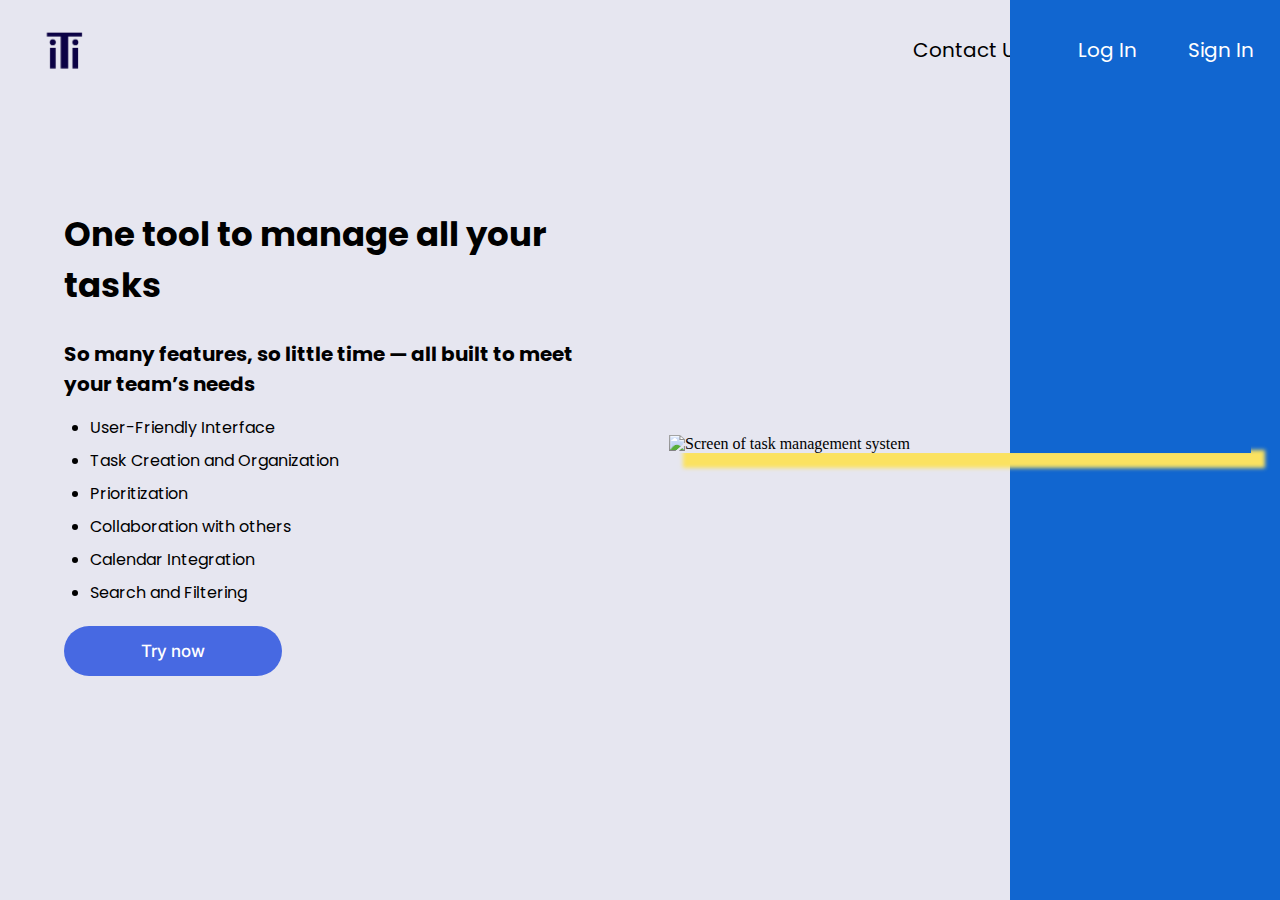
==== index.html @ 7fb15819 "Add files via upload" ====
<!DOCTYPE html>
<html lang="en">
<head>
    <meta charset="UTF-8">
    <meta http-equiv="X-UA-Compatible" content="IE=edge">
    <meta name="viewport" content="width=device-width, initial-scale=1.0, maximum-scale=1.0, user-scalable=no">
    <title>Task Management</title>
    <link rel="preconnect" href="https://fonts.googleapis.com">
    <link rel="preconnect" href="https://fonts.gstatic.com" crossorigin>
    <link href="https://fonts.googleapis.com/css2?family=Inter&family=Poppins:wght@500&family=Prosto+One&display=swap" rel="stylesheet">
    <style>
        *{
            margin: 0;
            padding: 0;
        }
        body{
            overflow: hidden;
        }
        .main{
            background-color: #E6E6F0;
            height: 100vh;
        }
        nav #logo{
            width: 55px;
            height: 55px;
            max-width: 100%;
            height: auto;
            margin: 0 60vw 0 3vw;
        }
        nav ul{
            display: flex;
            justify-content: space-between;
            list-style: none;
            align-items: center;
            padding: 1.3vw 2vw 0 0;
        }
        nav ul a{
            text-decoration: none;
            font-family: 'Poppins', sans-serif;
            font-size: 20px;
            z-index: 2;
        }
        .no-style-link {
            text-decoration: none;
            color: inherit;
        }

        nav #nav-whitetext{
            color: white;
        }
        nav #nav-whitetext:hover{
            color: #fcd824;
        }
        .nav-list li:hover{
            color: #3c5dc1; 
            cursor: pointer;
        }
        nav ul li:active{
            color: #597ce8; 
        }
        .whole-page{
            display: flex;
        }
        .words{
            display: flex;
            flex-direction: column;
            justify-content: center;
            height: 80vh;
            width: 50%;
        }
        .words h1, 
        .words h2{
            display: inline-block;
            padding: 1vw 3vw 1.2vw 5vw;
            text-align: left;
            font-family: 'Poppins', sans-serif;
            font-size: 20px;
        }
        .words h1{
            font-size: 34px;
        }
        .whole-page button{
            width: 218px;
            height: 50px;
            border-radius: 30px;
            background: #4769E2;
            margin: 1vw 3vw 1.2vw 5vw;
            text-align: center;
            color: #FFF;
            font-family: 'Inter', sans-serif;
            font-size: 17px;
            font-weight: 500;
            outline: none;
            cursor: pointer;
            box-sizing: border-box;
            transition: none;
            border: none;
        }
        .whole-page button:hover{
            background-color: #3457b5; 
            color: white;
        }
        .whole-page button:active{
            background-color: #1f326a; 
            color: white;
            transform: scale(1);
        }
        .image-of-system-block{
            flex: 1;
            display: flex;
            justify-content: center;
            align-items: center;


        }
        .rectangle{
            position: absolute;
            right: 0;
            width: 270px;
            height: 1024px;
            background: #1166D0;
            bottom: 0;
            z-index: 1;
        }
        #image{
            max-width: 100%;
            max-height: 100%;
            width: 582px;
            box-shadow: 14px 15px 4px 0px #FBE260;
            z-index: 2;
        }
        .canmake-list {
            display: flex;
            flex-direction: column;
            justify-content: center;
            padding-left: 7vw; 
            list-style: disc;
        }

        .canmake-list li {
            position: relative;
            margin-bottom: 8px;
            font-family: 'Poppins', sans-serif;
            font-size: 16px; 
        }

        .canmake-list li:before {
            position: absolute;
            left: 0;
            color: #4769E2;
            font-size: 16px; 
        }

        .whole-page-button {
            display: inline-block;
            text-decoration: none;
            transition: background-color 1s, color 1s;
        }

        .whole-page-button button {
            width: 218px;
            height: 50px;
            border-radius: 30px;
            background: #4769E2;
            margin: 1vw 3vw 1.2vw 5vw;
            text-align: center;
            color: #FFF;
            font-family: 'Inter', sans-serif;
            font-size: 17px;
            font-weight: 500;
            outline: none;
            box-sizing: border-box;
            border: none;
            transition: background-color 0.2s, color 0.2s;
        }

        .whole-page-button button:hover {
            background-color: #3457b5;
            color: white;
        }

        .whole-page-button button:active {
            background-color: #1f326a;
            color: white;
            transform: scale(1);
        }
        @media (max-width: 768px) {
            body{
                overflow: visible;
            }
            .main{
                height: 100%;
            }
            nav #logo{
                width: 18vw;
                height: 18vw;
                margin: 0 5vw 0 2vw;
            }
            nav ul{
                padding: 1.3vw 2vw 0 0;
            }
            nav ul li{
                font-size: 18px;
            }
            .whole-page{
                display: inline-block;
            }
            .words{
                height: 80vh;
                width: 100%;
            }
            .words h1, 
            .words h2{
                display: inline-block;
                padding: 2vw 3vw 2vw 5vw;
                font-size: 20px;
            }
            .words h1{
                font-size: 34px;
            }
            nav #nav-whitetext{
                color: black;
            }
            .rectangle{
                visibility: hidden;
            }
            #image {
                max-width: 100%;
                width: 400px; 
                box-shadow: 10px 12px 3px 0px #FBE260;
                z-index: 2;
            }
            .canmake-list {
                padding-left: 7vw; 
            }
            .canmake-list li {
                margin-left: 20px;
            }
            
            .whole-page-button button {
                width: 90vw;
                margin: 5vw;
            }
        }
    </style>
</head>
<body>
    <div class="main">
        <nav>
            <ul class="nav-list">
                <li><img id="logo" src="/logo.png" alt="logo"></li>
                <li><a href="./contacts.html" class="no-style-link">Contact Us</a></li>
                <a href="./mainpage.html"><li id="nav-whitetext" onclick="">Log In</li></a>
                <a href="./mainpage.html"><li id="nav-whitetext" onclick="signup()">Sign In</li></a>
            </ul>
        </nav>
        <div class="whole-page">
            <div class="words">
                <h1>One tool to manage all your tasks</h1>
                <h2>So many features, so little time — all built to meet your team’s needs</h2>
                <ul class="canmake-list">
                    <li>User-Friendly Interface</li>
                    <li>Task Creation and Organization</li>
                    <li>Prioritization</li>
                    <li>Collaboration with others</li>
                    <li>Calendar Integration</li>
                    <li>Search and Filtering</li>
                </ul>
                <a href="./mainpage.html" class="whole-page-button">
                    <button>Try now</button>
                </a>
            </div>
            <div class="image-of-system-block">
                <div class="rectangle"></div>
                <img id="image" src="https://i.pinimg.com/736x/70/6e/24/706e2425ed744b62b2fb19c244335b0c.jpg" alt="Screen of task management system">
            </div>
        </div>
    </div>
    <script>
                //this function will prevent any zoom in and out key pressed
        document.addEventListener('keydown', function (event) {
            if ((event.metaKey || event.ctrlKey) && (event.key === '+' || event.key === '-')) {
                event.preventDefault();
            }
        });

        //this 5 lines will today's data and generate calendar automatically
        const currentDate = new Date();
        const currentMonth = currentDate.getMonth() + 1; 
        const currentYear = currentDate.getFullYear();
        const calendarUrl = `https://calendar.google.com/calendar/embed?height=600&wkst=2&bgcolor=%23eaeef7&ctz=Asia%2FBishkek&showTabs=0&showCalendars=0&showTz=0&showPrint=0&showDate=1&showNav=0&showTitle=0&hl=en&src=NjhmYzFjYmY3ZWViZmI5ODQ5Njg0OTQ2YzhjNDUxZmY5ZWY1NTM4YmI1NTQ1YmVjNzViNDAyNmQ3YzA5NGE3YUBncm91cC5jYWxlbmRhci5nb29nbGUuY29t&color=%23795548&mode=MONTH&dates=${currentYear}${currentMonth}01/${currentYear}${currentMonth}31`;
        document.getElementById('google-calendar').src = calendarUrl;



        //this function is responsible for toggling the search input based on the state of a checkbox
        function toggleSearchInput() {
            var searchCheckbox = document.getElementById('searchCheckbox');
            var searchText = document.getElementById('searchText');
            if (searchCheckbox.checked) {
                searchText.innerHTML = '<input type="text" placeholder="Search">';
                document.querySelector('.search-input input').focus();
            } else {
                searchText.innerHTML = 'Search';
            }
        }

        //this function performs the search operation on a list of tasks and highlights the tasks matching the search term
        function performSearch() {
            var searchTerm = document.getElementById('searchInput').value.toLowerCase();
            var taskList = document.querySelectorAll('.listtask');
            var found = false;
            taskList.forEach(function(taskItem) {
                var taskText = taskItem.textContent.toLowerCase();
                if (taskText.includes(searchTerm)) {
                    taskItem.style.backgroundColor = 'yellow';
                    found = true;
                } else {
                    taskItem.style.backgroundColor = '';
                }
            });
            if (!found) {
                alert('Task not found.');
            } 
        }
        //will highlight this searched task
        function showTasks(taskType) {
            var taskTypes = document.querySelectorAll('.task');
            
            taskTypes.forEach(function(type) {
                type.style.display = 'none';
            });
            var selectedTaskType = document.getElementById(taskType);
            if (selectedTaskType) {
                selectedTaskType.style.display = 'block';
            }
        }

        //create meeting
        function scheduleMeeting() {
            var participantEmail = document.getElementById("participantEmail").value;
            var meetingDate = document.getElementById("meetingDate").value;
            if (participantEmail.trim() === "" || meetingDate.trim() === "") {
                alert("Please enter both participant's email and meeting date.");
                return;
            }
            var meetingItem = document.createElement("li");
            meetingItem.className = "listtask";
            meetingItem.innerHTML = `Meeting with ${participantEmail} (${meetingDate})`;
            var deleteButton = document.createElement("button");
            deleteButton.innerHTML = "Cancel";
            deleteButton.className = "delete";
            deleteButton.onclick = function () {
                meetingItem.remove();
            };
            meetingItem.appendChild(deleteButton);
            document.getElementById("meetingList").appendChild(meetingItem);
            document.getElementById("participantEmail").value = "";
            document.getElementById("meetingDate").value = "";
        }

        //make sign up
        function signup() {
            const email = document.getElementById('email').value;
            const password = document.getElementById('password').value;
            const agreeCheckbox = document.getElementById('agree');
            if (!agreeCheckbox.checked) { //chechbox must be clicked before sign in
                alert('Please agree to the Terms & Conditions before signing up.');
                return;
            }
            //using mockapi.io it will send data to it and finally create an account
            fetch('https://657615dc0febac18d403ac12.mockapi.io/api/v1/user', {
                method: 'POST',
                headers: {
                    'Content-Type': 'application/json',
                },
                body: JSON.stringify({
                    email,
                    password,
                }),
            })
                .then(response => response.json())
                .then(data => {
                    alert("Account has been created! Please log in now.");
                })
                .catch(error => {
                    alert(error);
                });
        }

        //to log in 
        function login() {
            const email = document.getElementById('email').value;
            const password = document.getElementById('password').value;
            //it will check if email exist in database, if yes main page mill be opened
            fetch(`https://657615dc0febac18d403ac12.mockapi.io/api/v1/user?search=${email}&password=${password}`)
                .then(response => {
                    if (!response.ok) {
                        throw new Error('User not found or incorrect credentials');
                    }
                    return response.json();
                })
                .then(data => {
                    if (data.length === 0) {
                        throw new Error('User not found or incorrect credentials');
                    }
                    console.log(data);
                    window.location.href = '/system.html';
                })
                .catch(error => {
                    console.error(error);
                    alert(error.message);
                });
        }

        //this function will direct to previus page and thus log out
        function signOut() {
            const confirmSignOut = confirm("Are you sure you want to sign out?");
            
            if (confirmSignOut) {
                window.location.href = "/index.html";
            }
        }
        //to create task
        function addTask() {
            const taskText = document.getElementById("taskInput").value;
            const taskDate = document.getElementById("dataPick").value;
            if (taskText.trim() === "" || taskDate.trim() === "") { //both input must be filled
                alert("Please enter both task and date.");
                return;
            }
            const taskItem = document.createElement("li");
            taskItem.className = "listtask";
            taskItem.innerHTML = `${taskText} ( ${taskDate})`;
            const deleteButton = document.createElement("button"); //deleting
            deleteButton.innerHTML = "Del";
            deleteButton.className = "delete"; 
            const updateButton = document.createElement("button"); //updating
            updateButton.innerHTML = "Upd";
            updateButton.className = "update";
            updateButton.onclick = function () {
                const newTaskText = prompt("Enter the updated task text:", taskText);
                const newTaskDate = prompt("Enter the updated due date:", taskDate);
                if (newTaskText !== null && newTaskDate !== null) {
                    taskItem.innerHTML = `${newTaskText} (${newTaskDate})`;
                }
            };
            const completeButton = document.createElement("button"); //mark as complete
            completeButton.innerHTML = "Done";
            completeButton.className = "completed";
            
            taskItem.appendChild(updateButton);
            taskItem.appendChild(deleteButton); 
            taskItem.appendChild(completeButton);
            document.getElementById("taskList").appendChild(taskItem);
            document.getElementById("taskInput").value = "";
            document.getElementById("dataPick").value = "";
            const userId = "1"; 
            let taskId;
            fetch(`https://657615dc0febac18d403ac12.mockapi.io/api/v1/user/${userId}/Task`, { //will send data to database
                method: 'POST',
                headers: {
                    'Content-Type': 'application/json',
                },
                body: JSON.stringify({
                    title: taskText,
                    deadline: taskDate,
                    completed: false,
                    userId: userId,
                }),
            })
            //errors and responses, if data is created
                .then(response => {
                    if (!response.ok) {
                        throw new Error(`Failed to create task. Status: ${response.status}, Message: ${response.statusText}`);
                    }
                    return response.json();
                })
                .then(data => {
                    console.log('Task created:', data);
                    taskId = data.id;
                    console.log(taskId);
                })
                
                .catch(error => {
                    console.error('Error creating task:', error.message);
                });
                completeButton.onclick = function () {
                    taskItem.remove();
                    moveToCompleted(taskText, taskDate, taskId, userId);
                };
                deleteButton.onclick = function () {
                    taskItem.remove();
                    moveToDelete(taskText, taskDate, taskId, userId);
                    console.log(taskId);
                };
                

        }
        //if task is completed it will search for the data and it will make completed: "True"
        function moveToCompleted(taskText, taskDate, taskId, userId) {
            var completedItem = document.createElement("li");
            completedItem.className = "listtask";
            completedItem.innerHTML = `${taskText} (${taskDate})`;
            document.getElementById("completed").appendChild(completedItem);
            console.log(taskId);
            fetch(`https://657615dc0febac18d403ac12.mockapi.io/api/v1/user/${userId}/Task/${taskId}`, {
                method: 'PUT',
                headers: {
                    'Content-Type': 'application/json',
                },
                body: JSON.stringify({ completed: true })
            })
                .then(response => {
                    if (!response.ok) {
                        throw new Error(`Failed to mark task as complete. Status: ${response.status}, Message: ${response.statusText}`);
                    }
                    return response.json();
                })
                .then(data => {
                    console.log('Task marked as complete:', data);
                })
                .catch(error => {
                    console.error(`Error marking task as complete: ${error.message}`);
                });
        }
        //this function will dalete task from the list and from database
        function moveToDelete(taskText, taskDate, taskId, userId) {
            var trashItem = document.createElement("li");
            trashItem.className = "listtask";
            trashItem.innerHTML = `${taskText} (Due: ${taskDate})`;
            document.getElementById("trash").appendChild(trashItem);
            fetch(`https://657615dc0febac18d403ac12.mockapi.io/api/v1/user/${userId}/Task/${taskId}`, {
                method: 'DELETE',
                headers: {
                    'Content-Type': 'application/json',
                },
                body: JSON.stringify({ completed: true })
            })
            .then(response => {
                if (!response.ok) {
                    throw new Error(`Failed to delete task. Status: ${response.status}, Message: ${response.statusText}`);
                }
                return response.json();
            })
            .then(data => {
                console.log('Task deleted successfully:', data);
            })
            .catch(error => {
                console.error(`Error deleting task: ${error.message}`);
            });

        }
    </script>
</body>
</html>
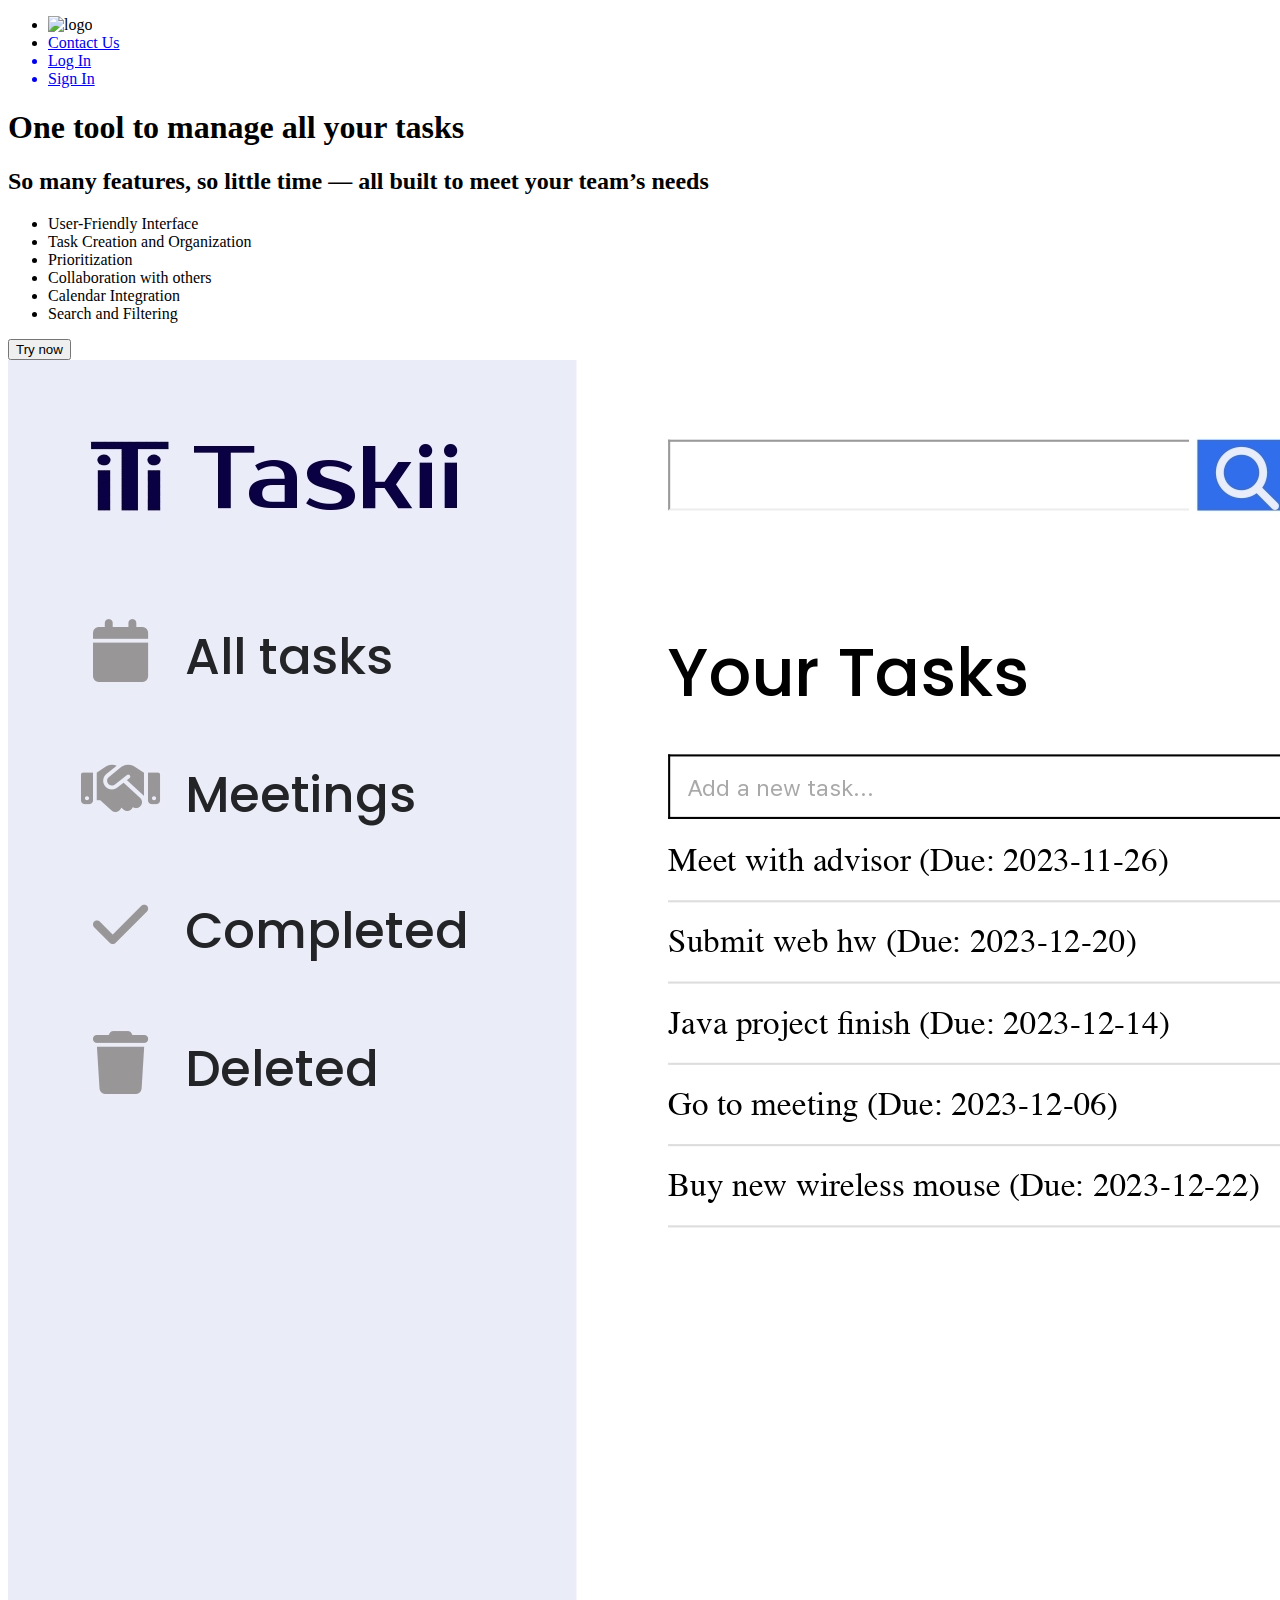
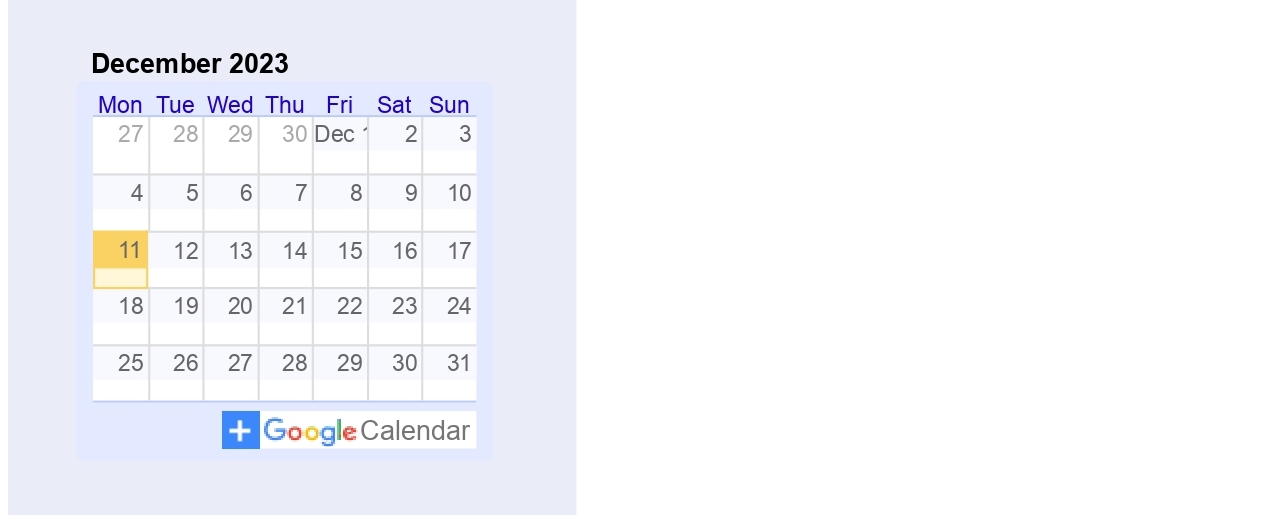
==== commit bc674062: "Update index.html" ====
--- a/index.html
+++ b/index.html
@@ -8,250 +8,16 @@
     <link rel="preconnect" href="https://fonts.googleapis.com">
     <link rel="preconnect" href="https://fonts.gstatic.com" crossorigin>
     <link href="https://fonts.googleapis.com/css2?family=Inter&family=Poppins:wght@500&family=Prosto+One&display=swap" rel="stylesheet">
-    <style>
-        *{
-            margin: 0;
-            padding: 0;
-        }
-        body{
-            overflow: hidden;
-        }
-        .main{
-            background-color: #E6E6F0;
-            height: 100vh;
-        }
-        nav #logo{
-            width: 55px;
-            height: 55px;
-            max-width: 100%;
-            height: auto;
-            margin: 0 60vw 0 3vw;
-        }
-        nav ul{
-            display: flex;
-            justify-content: space-between;
-            list-style: none;
-            align-items: center;
-            padding: 1.3vw 2vw 0 0;
-        }
-        nav ul a{
-            text-decoration: none;
-            font-family: 'Poppins', sans-serif;
-            font-size: 20px;
-            z-index: 2;
-        }
-        .no-style-link {
-            text-decoration: none;
-            color: inherit;
-        }
-
-        nav #nav-whitetext{
-            color: white;
-        }
-        nav #nav-whitetext:hover{
-            color: #fcd824;
-        }
-        .nav-list li:hover{
-            color: #3c5dc1; 
-            cursor: pointer;
-        }
-        nav ul li:active{
-            color: #597ce8; 
-        }
-        .whole-page{
-            display: flex;
-        }
-        .words{
-            display: flex;
-            flex-direction: column;
-            justify-content: center;
-            height: 80vh;
-            width: 50%;
-        }
-        .words h1, 
-        .words h2{
-            display: inline-block;
-            padding: 1vw 3vw 1.2vw 5vw;
-            text-align: left;
-            font-family: 'Poppins', sans-serif;
-            font-size: 20px;
-        }
-        .words h1{
-            font-size: 34px;
-        }
-        .whole-page button{
-            width: 218px;
-            height: 50px;
-            border-radius: 30px;
-            background: #4769E2;
-            margin: 1vw 3vw 1.2vw 5vw;
-            text-align: center;
-            color: #FFF;
-            font-family: 'Inter', sans-serif;
-            font-size: 17px;
-            font-weight: 500;
-            outline: none;
-            cursor: pointer;
-            box-sizing: border-box;
-            transition: none;
-            border: none;
-        }
-        .whole-page button:hover{
-            background-color: #3457b5; 
-            color: white;
-        }
-        .whole-page button:active{
-            background-color: #1f326a; 
-            color: white;
-            transform: scale(1);
-        }
-        .image-of-system-block{
-            flex: 1;
-            display: flex;
-            justify-content: center;
-            align-items: center;
-
-
-        }
-        .rectangle{
-            position: absolute;
-            right: 0;
-            width: 270px;
-            height: 1024px;
-            background: #1166D0;
-            bottom: 0;
-            z-index: 1;
-        }
-        #image{
-            max-width: 100%;
-            max-height: 100%;
-            width: 582px;
-            box-shadow: 14px 15px 4px 0px #FBE260;
-            z-index: 2;
-        }
-        .canmake-list {
-            display: flex;
-            flex-direction: column;
-            justify-content: center;
-            padding-left: 7vw; 
-            list-style: disc;
-        }
-
-        .canmake-list li {
-            position: relative;
-            margin-bottom: 8px;
-            font-family: 'Poppins', sans-serif;
-            font-size: 16px; 
-        }
-
-        .canmake-list li:before {
-            position: absolute;
-            left: 0;
-            color: #4769E2;
-            font-size: 16px; 
-        }
-
-        .whole-page-button {
-            display: inline-block;
-            text-decoration: none;
-            transition: background-color 1s, color 1s;
-        }
-
-        .whole-page-button button {
-            width: 218px;
-            height: 50px;
-            border-radius: 30px;
-            background: #4769E2;
-            margin: 1vw 3vw 1.2vw 5vw;
-            text-align: center;
-            color: #FFF;
-            font-family: 'Inter', sans-serif;
-            font-size: 17px;
-            font-weight: 500;
-            outline: none;
-            box-sizing: border-box;
-            border: none;
-            transition: background-color 0.2s, color 0.2s;
-        }
-
-        .whole-page-button button:hover {
-            background-color: #3457b5;
-            color: white;
-        }
-
-        .whole-page-button button:active {
-            background-color: #1f326a;
-            color: white;
-            transform: scale(1);
-        }
-        @media (max-width: 768px) {
-            body{
-                overflow: visible;
-            }
-            .main{
-                height: 100%;
-            }
-            nav #logo{
-                width: 18vw;
-                height: 18vw;
-                margin: 0 5vw 0 2vw;
-            }
-            nav ul{
-                padding: 1.3vw 2vw 0 0;
-            }
-            nav ul li{
-                font-size: 18px;
-            }
-            .whole-page{
-                display: inline-block;
-            }
-            .words{
-                height: 80vh;
-                width: 100%;
-            }
-            .words h1, 
-            .words h2{
-                display: inline-block;
-                padding: 2vw 3vw 2vw 5vw;
-                font-size: 20px;
-            }
-            .words h1{
-                font-size: 34px;
-            }
-            nav #nav-whitetext{
-                color: black;
-            }
-            .rectangle{
-                visibility: hidden;
-            }
-            #image {
-                max-width: 100%;
-                width: 400px; 
-                box-shadow: 10px 12px 3px 0px #FBE260;
-                z-index: 2;
-            }
-            .canmake-list {
-                padding-left: 7vw; 
-            }
-            .canmake-list li {
-                margin-left: 20px;
-            }
-            
-            .whole-page-button button {
-                width: 90vw;
-                margin: 5vw;
-            }
-        }
-    </style>
+    <link rel="stylesheet" href="indexc.css">
 </head>
 <body>
     <div class="main">
         <nav>
             <ul class="nav-list">
-                <li><img id="logo" src="/logo.png" alt="logo"></li>
-                <li><a href="./contacts.html" class="no-style-link">Contact Us</a></li>
-                <a href="./mainpage.html"><li id="nav-whitetext" onclick="">Log In</li></a>
-                <a href="./mainpage.html"><li id="nav-whitetext" onclick="signup()">Sign In</li></a>
+                <li><img id="logo" src="images/logo.png" alt="logo"></li>
+                <li><a href="contact.html" class="no-style-link">Contact Us</a></li>
+                <a href="mainpage.html"><li id="nav-whitetext" onclick="">Log In</li></a>
+                <a href="mainpage.html"><li id="nav-whitetext" onclick="signup()">Sign In</li></a>
             </ul>
         </nav>
         <div class="whole-page">
@@ -266,291 +32,16 @@
                     <li>Calendar Integration</li>
                     <li>Search and Filtering</li>
                 </ul>
-                <a href="./mainpage.html" class="whole-page-button">
+                <a href="mainpage.html" class="whole-page-button">
                     <button>Try now</button>
                 </a>
             </div>
             <div class="image-of-system-block">
                 <div class="rectangle"></div>
-                <img id="image" src="https://i.pinimg.com/736x/70/6e/24/706e2425ed744b62b2fb19c244335b0c.jpg" alt="Screen of task management system">
+                <img id="image" src="screen.jpg" alt="Screen of task management system">
             </div>
         </div>
     </div>
-    <script>
-                //this function will prevent any zoom in and out key pressed
-        document.addEventListener('keydown', function (event) {
-            if ((event.metaKey || event.ctrlKey) && (event.key === '+' || event.key === '-')) {
-                event.preventDefault();
-            }
-        });
-
-        //this 5 lines will today's data and generate calendar automatically
-        const currentDate = new Date();
-        const currentMonth = currentDate.getMonth() + 1; 
-        const currentYear = currentDate.getFullYear();
-        const calendarUrl = `https://calendar.google.com/calendar/embed?height=600&wkst=2&bgcolor=%23eaeef7&ctz=Asia%2FBishkek&showTabs=0&showCalendars=0&showTz=0&showPrint=0&showDate=1&showNav=0&showTitle=0&hl=en&src=NjhmYzFjYmY3ZWViZmI5ODQ5Njg0OTQ2YzhjNDUxZmY5ZWY1NTM4YmI1NTQ1YmVjNzViNDAyNmQ3YzA5NGE3YUBncm91cC5jYWxlbmRhci5nb29nbGUuY29t&color=%23795548&mode=MONTH&dates=${currentYear}${currentMonth}01/${currentYear}${currentMonth}31`;
-        document.getElementById('google-calendar').src = calendarUrl;
-
-
-
-        //this function is responsible for toggling the search input based on the state of a checkbox
-        function toggleSearchInput() {
-            var searchCheckbox = document.getElementById('searchCheckbox');
-            var searchText = document.getElementById('searchText');
-            if (searchCheckbox.checked) {
-                searchText.innerHTML = '<input type="text" placeholder="Search">';
-                document.querySelector('.search-input input').focus();
-            } else {
-                searchText.innerHTML = 'Search';
-            }
-        }
-
-        //this function performs the search operation on a list of tasks and highlights the tasks matching the search term
-        function performSearch() {
-            var searchTerm = document.getElementById('searchInput').value.toLowerCase();
-            var taskList = document.querySelectorAll('.listtask');
-            var found = false;
-            taskList.forEach(function(taskItem) {
-                var taskText = taskItem.textContent.toLowerCase();
-                if (taskText.includes(searchTerm)) {
-                    taskItem.style.backgroundColor = 'yellow';
-                    found = true;
-                } else {
-                    taskItem.style.backgroundColor = '';
-                }
-            });
-            if (!found) {
-                alert('Task not found.');
-            } 
-        }
-        //will highlight this searched task
-        function showTasks(taskType) {
-            var taskTypes = document.querySelectorAll('.task');
-            
-            taskTypes.forEach(function(type) {
-                type.style.display = 'none';
-            });
-            var selectedTaskType = document.getElementById(taskType);
-            if (selectedTaskType) {
-                selectedTaskType.style.display = 'block';
-            }
-        }
-
-        //create meeting
-        function scheduleMeeting() {
-            var participantEmail = document.getElementById("participantEmail").value;
-            var meetingDate = document.getElementById("meetingDate").value;
-            if (participantEmail.trim() === "" || meetingDate.trim() === "") {
-                alert("Please enter both participant's email and meeting date.");
-                return;
-            }
-            var meetingItem = document.createElement("li");
-            meetingItem.className = "listtask";
-            meetingItem.innerHTML = `Meeting with ${participantEmail} (${meetingDate})`;
-            var deleteButton = document.createElement("button");
-            deleteButton.innerHTML = "Cancel";
-            deleteButton.className = "delete";
-            deleteButton.onclick = function () {
-                meetingItem.remove();
-            };
-            meetingItem.appendChild(deleteButton);
-            document.getElementById("meetingList").appendChild(meetingItem);
-            document.getElementById("participantEmail").value = "";
-            document.getElementById("meetingDate").value = "";
-        }
-
-        //make sign up
-        function signup() {
-            const email = document.getElementById('email').value;
-            const password = document.getElementById('password').value;
-            const agreeCheckbox = document.getElementById('agree');
-            if (!agreeCheckbox.checked) { //chechbox must be clicked before sign in
-                alert('Please agree to the Terms & Conditions before signing up.');
-                return;
-            }
-            //using mockapi.io it will send data to it and finally create an account
-            fetch('https://657615dc0febac18d403ac12.mockapi.io/api/v1/user', {
-                method: 'POST',
-                headers: {
-                    'Content-Type': 'application/json',
-                },
-                body: JSON.stringify({
-                    email,
-                    password,
-                }),
-            })
-                .then(response => response.json())
-                .then(data => {
-                    alert("Account has been created! Please log in now.");
-                })
-                .catch(error => {
-                    alert(error);
-                });
-        }
-
-        //to log in 
-        function login() {
-            const email = document.getElementById('email').value;
-            const password = document.getElementById('password').value;
-            //it will check if email exist in database, if yes main page mill be opened
-            fetch(`https://657615dc0febac18d403ac12.mockapi.io/api/v1/user?search=${email}&password=${password}`)
-                .then(response => {
-                    if (!response.ok) {
-                        throw new Error('User not found or incorrect credentials');
-                    }
-                    return response.json();
-                })
-                .then(data => {
-                    if (data.length === 0) {
-                        throw new Error('User not found or incorrect credentials');
-                    }
-                    console.log(data);
-                    window.location.href = '/system.html';
-                })
-                .catch(error => {
-                    console.error(error);
-                    alert(error.message);
-                });
-        }
-
-        //this function will direct to previus page and thus log out
-        function signOut() {
-            const confirmSignOut = confirm("Are you sure you want to sign out?");
-            
-            if (confirmSignOut) {
-                window.location.href = "/index.html";
-            }
-        }
-        //to create task
-        function addTask() {
-            const taskText = document.getElementById("taskInput").value;
-            const taskDate = document.getElementById("dataPick").value;
-            if (taskText.trim() === "" || taskDate.trim() === "") { //both input must be filled
-                alert("Please enter both task and date.");
-                return;
-            }
-            const taskItem = document.createElement("li");
-            taskItem.className = "listtask";
-            taskItem.innerHTML = `${taskText} ( ${taskDate})`;
-            const deleteButton = document.createElement("button"); //deleting
-            deleteButton.innerHTML = "Del";
-            deleteButton.className = "delete"; 
-            const updateButton = document.createElement("button"); //updating
-            updateButton.innerHTML = "Upd";
-            updateButton.className = "update";
-            updateButton.onclick = function () {
-                const newTaskText = prompt("Enter the updated task text:", taskText);
-                const newTaskDate = prompt("Enter the updated due date:", taskDate);
-                if (newTaskText !== null && newTaskDate !== null) {
-                    taskItem.innerHTML = `${newTaskText} (${newTaskDate})`;
-                }
-            };
-            const completeButton = document.createElement("button"); //mark as complete
-            completeButton.innerHTML = "Done";
-            completeButton.className = "completed";
-            
-            taskItem.appendChild(updateButton);
-            taskItem.appendChild(deleteButton); 
-            taskItem.appendChild(completeButton);
-            document.getElementById("taskList").appendChild(taskItem);
-            document.getElementById("taskInput").value = "";
-            document.getElementById("dataPick").value = "";
-            const userId = "1"; 
-            let taskId;
-            fetch(`https://657615dc0febac18d403ac12.mockapi.io/api/v1/user/${userId}/Task`, { //will send data to database
-                method: 'POST',
-                headers: {
-                    'Content-Type': 'application/json',
-                },
-                body: JSON.stringify({
-                    title: taskText,
-                    deadline: taskDate,
-                    completed: false,
-                    userId: userId,
-                }),
-            })
-            //errors and responses, if data is created
-                .then(response => {
-                    if (!response.ok) {
-                        throw new Error(`Failed to create task. Status: ${response.status}, Message: ${response.statusText}`);
-                    }
-                    return response.json();
-                })
-                .then(data => {
-                    console.log('Task created:', data);
-                    taskId = data.id;
-                    console.log(taskId);
-                })
-                
-                .catch(error => {
-                    console.error('Error creating task:', error.message);
-                });
-                completeButton.onclick = function () {
-                    taskItem.remove();
-                    moveToCompleted(taskText, taskDate, taskId, userId);
-                };
-                deleteButton.onclick = function () {
-                    taskItem.remove();
-                    moveToDelete(taskText, taskDate, taskId, userId);
-                    console.log(taskId);
-                };
-                
-
-        }
-        //if task is completed it will search for the data and it will make completed: "True"
-        function moveToCompleted(taskText, taskDate, taskId, userId) {
-            var completedItem = document.createElement("li");
-            completedItem.className = "listtask";
-            completedItem.innerHTML = `${taskText} (${taskDate})`;
-            document.getElementById("completed").appendChild(completedItem);
-            console.log(taskId);
-            fetch(`https://657615dc0febac18d403ac12.mockapi.io/api/v1/user/${userId}/Task/${taskId}`, {
-                method: 'PUT',
-                headers: {
-                    'Content-Type': 'application/json',
-                },
-                body: JSON.stringify({ completed: true })
-            })
-                .then(response => {
-                    if (!response.ok) {
-                        throw new Error(`Failed to mark task as complete. Status: ${response.status}, Message: ${response.statusText}`);
-                    }
-                    return response.json();
-                })
-                .then(data => {
-                    console.log('Task marked as complete:', data);
-                })
-                .catch(error => {
-                    console.error(`Error marking task as complete: ${error.message}`);
-                });
-        }
-        //this function will dalete task from the list and from database
-        function moveToDelete(taskText, taskDate, taskId, userId) {
-            var trashItem = document.createElement("li");
-            trashItem.className = "listtask";
-            trashItem.innerHTML = `${taskText} (Due: ${taskDate})`;
-            document.getElementById("trash").appendChild(trashItem);
-            fetch(`https://657615dc0febac18d403ac12.mockapi.io/api/v1/user/${userId}/Task/${taskId}`, {
-                method: 'DELETE',
-                headers: {
-                    'Content-Type': 'application/json',
-                },
-                body: JSON.stringify({ completed: true })
-            })
-            .then(response => {
-                if (!response.ok) {
-                    throw new Error(`Failed to delete task. Status: ${response.status}, Message: ${response.statusText}`);
-                }
-                return response.json();
-            })
-            .then(data => {
-                console.log('Task deleted successfully:', data);
-            })
-            .catch(error => {
-                console.error(`Error deleting task: ${error.message}`);
-            });
-
-        }
-    </script>
+    <script src="main.js"></script>
 </body>
-</html>+</html>
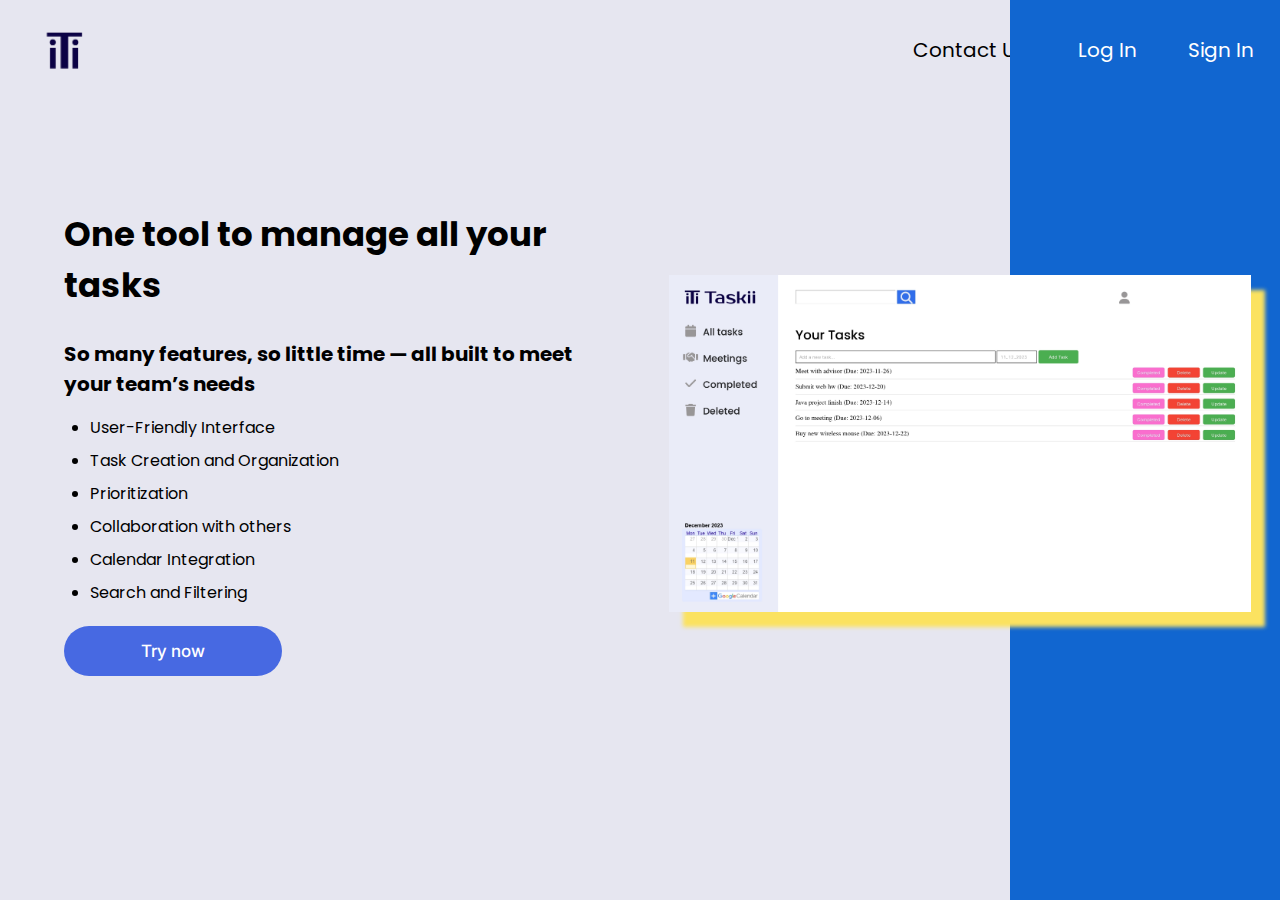
==== commit 43fc4d40: "Update index.html" ====
--- a/index.html
+++ b/index.html
@@ -14,7 +14,7 @@
     <div class="main">
         <nav>
             <ul class="nav-list">
-                <li><img id="logo" src="images/logo.png" alt="logo"></li>
+                <li><img id="logo" src="logo.png" alt="logo"></li>
                 <li><a href="contact.html" class="no-style-link">Contact Us</a></li>
                 <a href="mainpage.html"><li id="nav-whitetext" onclick="">Log In</li></a>
                 <a href="mainpage.html"><li id="nav-whitetext" onclick="signup()">Sign In</li></a>
--- a/indexc.css
+++ b/indexc.css
@@ -0,0 +1,233 @@
+*{
+    margin: 0;
+    padding: 0;
+}
+body{
+    overflow: hidden;
+}
+.main{
+    background-color: #E6E6F0;
+    height: 100vh;
+}
+nav #logo{
+    width: 55px;
+    height: 55px;
+    max-width: 100%;
+    height: auto;
+    margin: 0 60vw 0 3vw;
+}
+nav ul{
+    display: flex;
+    justify-content: space-between;
+    list-style: none;
+    align-items: center;
+    padding: 1.3vw 2vw 0 0;
+}
+nav ul a{
+    text-decoration: none;
+    font-family: 'Poppins', sans-serif;
+    font-size: 20px;
+    z-index: 2;
+}
+.no-style-link {
+    text-decoration: none;
+    color: inherit;
+}
+
+nav #nav-whitetext{
+    color: white;
+}
+nav #nav-whitetext:hover{
+    color: #fcd824;
+}
+.nav-list li:hover{
+    color: #3c5dc1; 
+    cursor: pointer;
+}
+nav ul li:active{
+    color: #597ce8; 
+}
+.whole-page{
+    display: flex;
+}
+.words{
+    display: flex;
+    flex-direction: column;
+    justify-content: center;
+    height: 80vh;
+    width: 50%;
+}
+.words h1, 
+.words h2{
+    display: inline-block;
+    padding: 1vw 3vw 1.2vw 5vw;
+    text-align: left;
+    font-family: 'Poppins', sans-serif;
+    font-size: 20px;
+}
+.words h1{
+    font-size: 34px;
+}
+.whole-page button{
+    width: 218px;
+    height: 50px;
+    border-radius: 30px;
+    background: #4769E2;
+    margin: 1vw 3vw 1.2vw 5vw;
+    text-align: center;
+    color: #FFF;
+    font-family: 'Inter', sans-serif;
+    font-size: 17px;
+    font-weight: 500;
+    outline: none;
+    cursor: pointer;
+    box-sizing: border-box;
+    transition: none;
+    border: none;
+}
+.whole-page button:hover{
+    background-color: #3457b5; 
+    color: white;
+}
+.whole-page button:active{
+    background-color: #1f326a; 
+    color: white;
+    transform: scale(1);
+}
+.image-of-system-block{
+    flex: 1;
+    display: flex;
+    justify-content: center;
+    align-items: center;
+
+
+}
+.rectangle{
+    position: absolute;
+    right: 0;
+    width: 270px;
+    height: 1024px;
+    background: #1166D0;
+    bottom: 0;
+    z-index: 1;
+}
+#image{
+    max-width: 100%;
+    max-height: 100%;
+    width: 582px;
+    box-shadow: 14px 15px 4px 0px #FBE260;
+    z-index: 2;
+}
+.canmake-list {
+    display: flex;
+    flex-direction: column;
+    justify-content: center;
+    padding-left: 7vw; 
+    list-style: disc;
+}
+
+.canmake-list li {
+    position: relative;
+    margin-bottom: 8px;
+    font-family: 'Poppins', sans-serif;
+    font-size: 16px; 
+}
+
+.canmake-list li:before {
+    position: absolute;
+    left: 0;
+    color: #4769E2;
+    font-size: 16px; 
+}
+
+.whole-page-button {
+    display: inline-block;
+    text-decoration: none;
+    transition: background-color 1s, color 1s;
+}
+
+.whole-page-button button {
+    width: 218px;
+    height: 50px;
+    border-radius: 30px;
+    background: #4769E2;
+    margin: 1vw 3vw 1.2vw 5vw;
+    text-align: center;
+    color: #FFF;
+    font-family: 'Inter', sans-serif;
+    font-size: 17px;
+    font-weight: 500;
+    outline: none;
+    box-sizing: border-box;
+    border: none;
+    transition: background-color 0.2s, color 0.2s;
+}
+
+.whole-page-button button:hover {
+    background-color: #3457b5;
+    color: white;
+}
+
+.whole-page-button button:active {
+    background-color: #1f326a;
+    color: white;
+    transform: scale(1);
+}
+@media (max-width: 768px) {
+    body{
+        overflow: visible;
+    }
+    .main{
+        height: 100%;
+    }
+    nav #logo{
+        width: 18vw;
+        height: 18vw;
+        margin: 0 5vw 0 2vw;
+    }
+    nav ul{
+        padding: 1.3vw 2vw 0 0;
+    }
+    nav ul li{
+        font-size: 18px;
+    }
+    .whole-page{
+        display: inline-block;
+    }
+    .words{
+        height: 80vh;
+        width: 100%;
+    }
+    .words h1, 
+    .words h2{
+        display: inline-block;
+        padding: 2vw 3vw 2vw 5vw;
+        font-size: 20px;
+    }
+    .words h1{
+        font-size: 34px;
+    }
+    nav #nav-whitetext{
+        color: black;
+    }
+    .rectangle{
+        visibility: hidden;
+    }
+    #image {
+        max-width: 100%;
+        width: 400px; 
+        box-shadow: 10px 12px 3px 0px #FBE260;
+        z-index: 2;
+    }
+    .canmake-list {
+        padding-left: 7vw; 
+    }
+    .canmake-list li {
+        margin-left: 20px;
+    }
+    
+    .whole-page-button button {
+        width: 90vw;
+        margin: 5vw;
+    }
+}